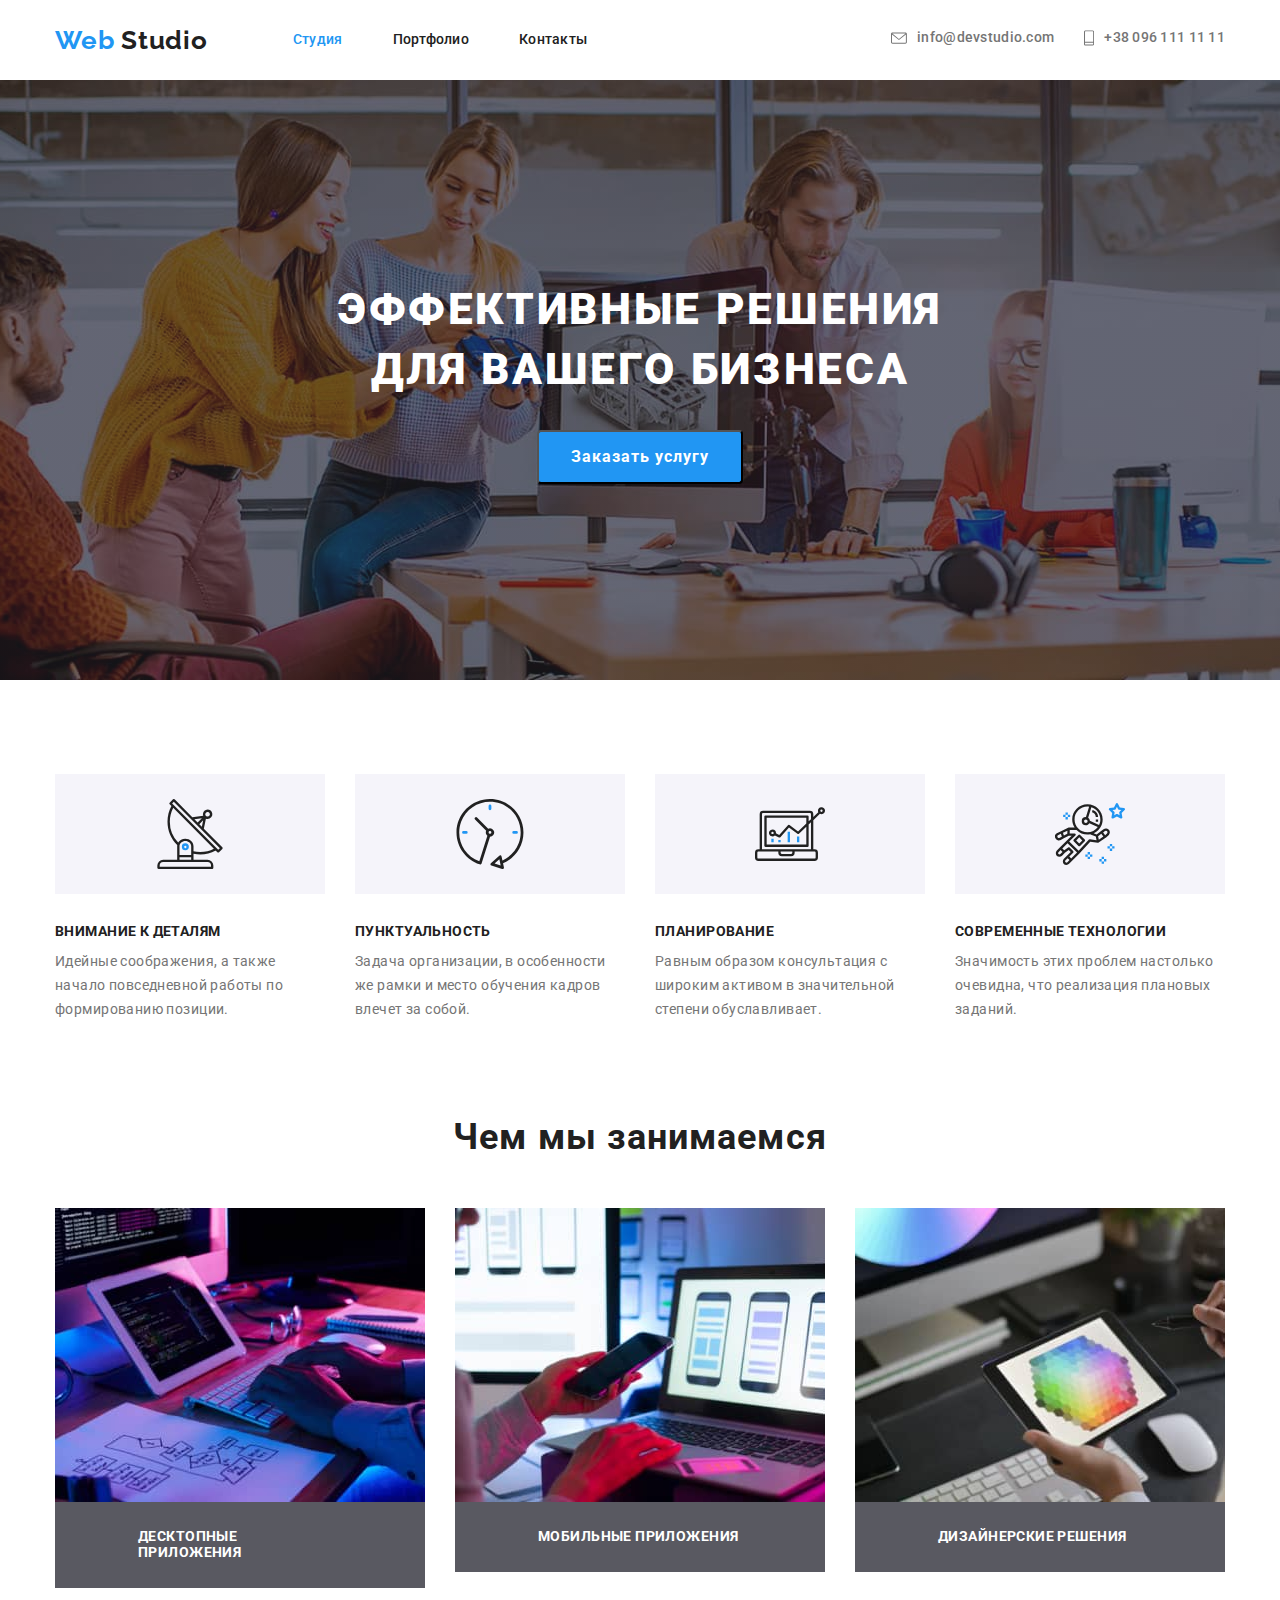
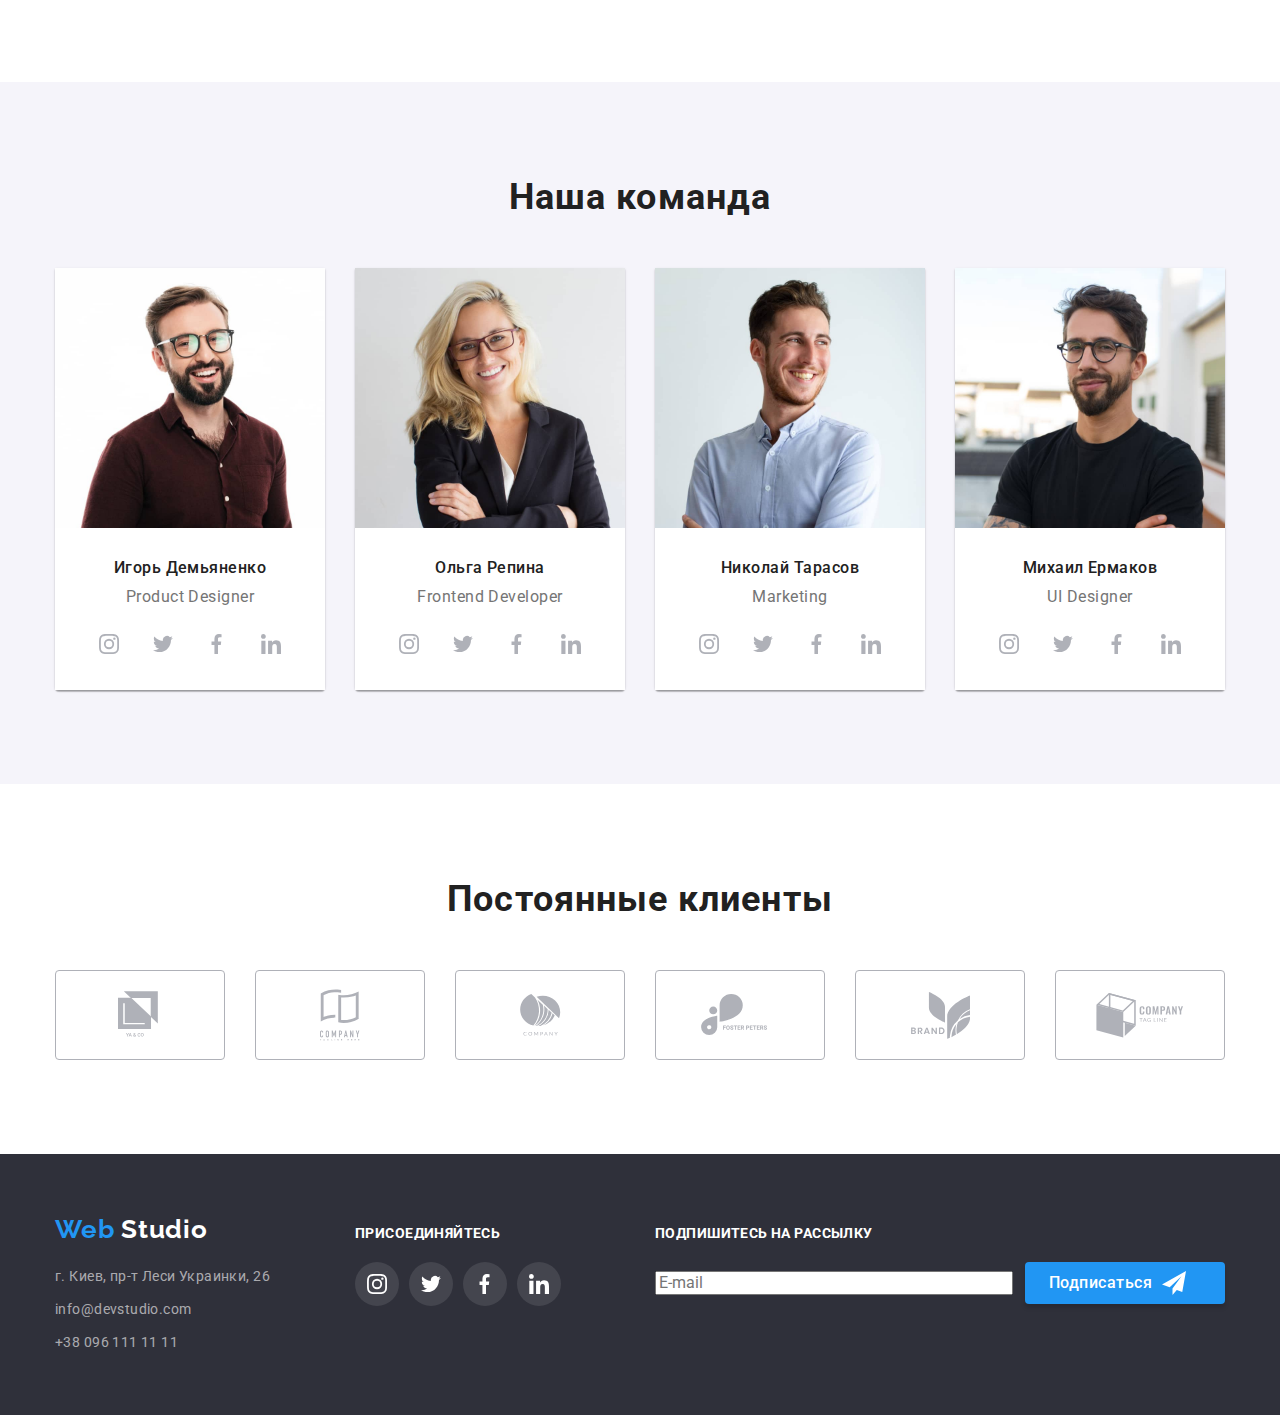
==== index.html @ 380a2657 "Загружает все файлы с 4й домашки" ====
<!DOCTYPE html>
<html lang="ru">
  <head>
    <meta charset="UTF-8" />
    <meta name="viewport" content="width=device-width, initial-scale=1.0" />
    <title>Web-Studio</title>
    <link
      href="https://fonts.googleapis.com/css2?family=Raleway:wght@700&family=Roboto:wght@400;500;700;900&display=swap"
      rel="stylesheet"
    />
    <link rel="stylesheet" href="./css/styles.css" />
    <link rel="stylesheet" href="./css/normalize.css" />
  </head>

  <body>
    <header>
      <div class="container head-cont">
        <a class="logotype link" href="./index.html"
          >Web <span class="logo">Studio</span></a
        >
        <nav>
          <ul class="site-nav list">
            <li class="item">
              <a href="./index.html" class="link current">Студия</a>
            </li>
            <li class="item">
              <a href="./portfolio.html" class="link">Портфолио</a>
            </li>
            <li class="item"><a href="#" class="link">Контакты</a></li>
          </ul>
        </nav>
        <ul class="contact-h list">
          <li class="item">
            <a class="link mail-h" href="mailto:info@devstudio.com"
              ><svg class="sprite-mail">
                <use href="./images/sprite.svg#icon-mailpic"></use></svg
              >info@devstudio.com</a
            >
          </li>
          <li class="item">
            <a class="link mail-h" href="tel:+380961111111"
              ><svg class="sprite-tel">
                <use href="./images/sprite.svg#icon-phonepic"></use></svg
              >+38 096 111 11 11</a
            >
          </li>
        </ul>
      </div>
    </header>

    <main>
      <section class="main-banner">
        <h1 class="hero-title">
          Эффективные решения<br />
          для вашего бизнеса
        </h1>
        <button class="btn-main">Заказать услугу</button>
      </section>
      <section class="section features">
        <div class="container">
          <h2 class="sect-title" hidden>Особенности</h2>
          <ul class="list features-cont">
            <li class="item">
              <svg class="img-feat">
                <use
                  class="pic-featers"
                  href="./images/sprite.svg#icon-antenna"
                ></use>
              </svg>
              <h3 class="sect-minititle">Внимание к деталям</h3>
              <p class="sect-par">
                Идейные соображения, а также начало повседневной работы по
                формированию позиции.
              </p>
            </li>
            <li class="item">
              <svg class="img-feat">
                <use
                  class="pic-featers"
                  href="./images/sprite.svg#icon-clock"
                ></use>
              </svg>
              <h3 class="sect-minititle">Пунктуальность</h3>
              <p class="sect-par">
                Задача организации, в особенности же рамки и место обучения
                кадров влечет за собой.
              </p>
            </li>
            <li class="item">
              <svg class="img-feat">
                <use
                  class="pic-featers"
                  href="./images/sprite.svg#icon-diagram"
                ></use>
              </svg>
              <h3 class="sect-minititle">Планирование</h3>
              <p class="sect-par">
                Равным образом консультация с широким активом в значительной
                степени обуславливает.
              </p>
            </li>
            <li class="item">
              <svg class="img-feat">
                <use
                  class="pic-featers"
                  href="./images/sprite.svg#icon-astronaut"
                ></use>
              </svg>
              <h3 class="sect-minititle">Современные технологии</h3>
              <p class="sect-par">
                Значимость этих проблем настолько очевидна, что реализация
                плановых заданий.
              </p>
            </li>
          </ul>
        </div>
      </section>
      <section class="section profile">
        <div class="container">
          <h2 class="sect-title">Чем мы занимаемся</h2>
          <ul class="list our-works">
            <li class="item">
              <img
                src="./images/desctopapp.jpg"
                alt="фото Десктопа"
                width="370"
              />
              <p class="title-par">Десктопные приложения</p>
            </li>
            <li class="item">
              <img
                src="./images/mobapp.jpg"
                alt="фото мобильного"
                width="370"
              />
              <p class="title-par">Мобильные приложения</p>
            </li>
            <li class="item">
              <img
                src="./images/dizdecision.jpg"
                alt="фото монитора"
                width="370"
              />
              <p class="title-par">Дизайнерские решения</p>
            </li>
          </ul>
        </div>
      </section>
      <section class="section our-team">
        <div class="container team-container">
          <h2 class="sect-title">Наша команда</h2>
          <ul class="list team-list">
            <li class="item">
              <img
                src="./images/igord.jpg"
                alt="фото Игоря Демьяненко"
                width="270"
                height="260"
              />
              <div class="team-decription">
                <h3 class="team-name">Игорь Демьяненко</h3>
                <p class="team-p">Product Designer</p>
                <ul class="list msngrs">
                  <li class="msn-pdng">
                    <a
                      class="icon-hover"
                      href="https://www.instagram.com/"
                      target="_blank"
                      rel="noopener noreferrer"
                      aria-label="ссылка Инстаграм"
                    >
                      <svg class="btn-icon">
                        <use
                          href="./images/sprite.svg#icon-instagramlogo"
                        ></use></svg
                    ></a>
                  </li>
                  <li class="msn-pdng">
                    <a
                      class="icon-hover"
                      href="https://twitter.com/"
                      target="_blank"
                      rel="noopener noreferrer"
                      aria-label="ссылка Твиттер"
                    >
                      <svg class="btn-icon">
                        <use
                          href="./images/sprite.svg#icon-twitterlogo"
                        ></use></svg
                    ></a>
                  </li>
                  <li class="msn-pdng">
                    <a
                      class="icon-hover"
                      href="https://facebook.com/"
                      target="_blank"
                      rel="noopener noreferrer"
                      aria-label="ссылка Фейсбук"
                      ><svg class="btn-icon">
                        <use href="./images/sprite.svg#icon-fblogo"></use>
                      </svg>
                    </a>
                  </li>
                  <li class="msn-pdng">
                    <a
                      class="icon-hover"
                      href="https://www.linkedin.com/"
                      target="_blank"
                      rel="noopener noreferrer"
                      aria-label="ссылка Линкедин"
                      ><svg class="btn-icon">
                        <use
                          href="./images/sprite.svg#icon-lninlogo"
                        ></use></svg
                    ></a>
                  </li>
                </ul>
              </div>
            </li>
            <li class="item">
              <img
                src="./images/olgar.jpg"
                alt="фото Ольги Репиной"
                width="270"
                height="260"
              />
              <div class="team-decription">
                <h3 class="team-name">Ольга Репина</h3>
                <p class="team-p">Frontend Developer</p>
                <ul class="list msngrs">
                  <li class="msn-pdng">
                    <a
                      class="icon-hover"
                      href="https://www.instagram.com/"
                      target="_blank"
                      rel="noopener noreferrer"
                      aria-label="ссылка Инстаграм"
                    >
                      <svg class="btn-icon">
                        <use
                          href="./images/sprite.svg#icon-instagramlogo"
                        ></use></svg
                    ></a>
                  </li>
                  <li class="msn-pdng">
                    <a
                      class="icon-hover"
                      href="https://twitter.com/"
                      target="_blank"
                      rel="noopener noreferrer"
                      aria-label="ссылка Твиттер"
                    >
                      <svg class="btn-icon">
                        <use
                          href="./images/sprite.svg#icon-twitterlogo"
                        ></use></svg
                    ></a>
                  </li>
                  <li class="msn-pdng">
                    <a
                      class="icon-hover"
                      href="https://facebook.com/"
                      target="_blank"
                      rel="noopener noreferrer"
                      aria-label="ссылка Фейсбук"
                      ><svg class="btn-icon">
                        <use href="./images/sprite.svg#icon-fblogo"></use>
                      </svg>
                    </a>
                  </li>
                  <li class="msn-pdng">
                    <a
                      class="icon-hover"
                      href="https://www.linkedin.com/"
                      target="_blank"
                      rel="noopener noreferrer"
                      aria-label="ссылка Линкедин"
                      ><svg class="btn-icon">
                        <use
                          href="./images/sprite.svg#icon-lninlogo"
                        ></use></svg
                    ></a>
                  </li>
                </ul>
              </div>
            </li>
            <li class="item">
              <img
                src="./images/nikolait.jpg"
                alt="фото Николая Тарасова"
                width="270"
                height="260"
              />
              <div class="team-decription">
                <h3 class="team-name">Николай Тарасов</h3>
                <p class="team-p">Marketing</p>
                <ul class="list msngrs">
                  <li class="msn-pdng">
                    <a
                      class="icon-hover"
                      href="https://www.instagram.com/"
                      target="_blank"
                      rel="noopener noreferrer"
                      aria-label="ссылка Инстаграм"
                    >
                      <svg class="btn-icon">
                        <use
                          href="./images/sprite.svg#icon-instagramlogo"
                        ></use></svg
                    ></a>
                  </li>
                  <li class="msn-pdng">
                    <a
                      class="icon-hover"
                      href="https://twitter.com/"
                      target="_blank"
                      rel="noopener noreferrer"
                      aria-label="ссылка Твиттер"
                    >
                      <svg class="btn-icon">
                        <use
                          href="./images/sprite.svg#icon-twitterlogo"
                        ></use></svg
                    ></a>
                  </li>
                  <li class="msn-pdng">
                    <a
                      class="icon-hover"
                      href="https://facebook.com/"
                      target="_blank"
                      rel="noopener noreferrer"
                      aria-label="ссылка Фейсбук"
                      ><svg class="btn-icon">
                        <use href="./images/sprite.svg#icon-fblogo"></use>
                      </svg>
                    </a>
                  </li>
                  <li class="msn-pdng">
                    <a
                      class="icon-hover"
                      href="https://www.linkedin.com/"
                      target="_blank"
                      rel="noopener noreferrer"
                      aria-label="ссылка Линкедин"
                      ><svg class="btn-icon">
                        <use
                          href="./images/sprite.svg#icon-lninlogo"
                        ></use></svg
                    ></a>
                  </li>
                </ul>
              </div>
            </li>
            <li class="item">
              <img
                src="./images/mikhailt.jpg"
                alt="фото Михаила Ермакова"
                width="270"
                height="260"
              />
              <div class="team-decription">
                <h3 class="team-name">Михаил Ермаков</h3>
                <p class="team-p">UI Designer</p>
                <ul class="list msngrs">
                  <li class="msn-pdng">
                    <a
                      class="icon-hover"
                      href="https://www.instagram.com/"
                      target="_blank"
                      rel="noopener noreferrer"
                      aria-label="ссылка Инстаграм"
                    >
                      <svg class="btn-icon">
                        <use
                          href="./images/sprite.svg#icon-instagramlogo"
                        ></use></svg
                    ></a>
                  </li>
                  <li class="msn-pdng">
                    <a
                      class="icon-hover"
                      href="https://twitter.com/"
                      target="_blank"
                      rel="noopener noreferrer"
                      aria-label="ссылка Твиттер"
                    >
                      <svg class="btn-icon">
                        <use
                          href="./images/sprite.svg#icon-twitterlogo"
                        ></use></svg
                    ></a>
                  </li>
                  <li class="msn-pdng">
                    <a
                      class="icon-hover"
                      href="https://facebook.com/"
                      target="_blank"
                      rel="noopener noreferrer"
                      aria-label="ссылка Фейсбук"
                      ><svg class="btn-icon">
                        <use href="./images/sprite.svg#icon-fblogo"></use>
                      </svg>
                    </a>
                  </li>
                  <li class="msn-pdng">
                    <a
                      class="icon-hover"
                      href="https://www.linkedin.com/"
                      target="_blank"
                      rel="noopener noreferrer"
                      aria-label="ссылка Линкедин"
                      ><svg class="btn-icon">
                        <use
                          href="./images/sprite.svg#icon-lninlogo"
                        ></use></svg
                    ></a>
                  </li>
                </ul>
              </div>
            </li>
          </ul>
        </div>
      </section>
      <section class="section castomers">
        <div class="container clients">
          <h2 class="sect-title">Постоянные клиенты</h2>
          <ul class="list clients-list">
            <li class="items">
              <a class="client-link" href=""
                ><svg class="client-items" width="44" height="49">
                  <use href="./images/sprite.svg#icon-client1"></use></svg
              ></a>
            </li>
            <li class="items">
              <a class="client-link" href=""
                ><svg class="client-items" width="40" height="52">
                  <use href="./images/sprite.svg#icon-client2"></use></svg
              ></a>
            </li>
            <li class="items">
              <a class="client-link" href=""
                ><svg class="client-items" width="41" height="42">
                  <use href="./images/sprite.svg#icon-client3"></use></svg
              ></a>
            </li>
            <li class="items">
              <a class="client-link" href=""
                ><svg class="client-items" width="79" height="42">
                  <use href="./images/sprite.svg#icon-client4"></use></svg
              ></a>
            </li>
            <li class="items">
              <a class="client-link" href=""
                ><svg class="client-items" width="59" height="47">
                  <use href="./images/sprite.svg#icon-client5"></use></svg
              ></a>
            </li>
            <li class="items">
              <a class="client-link" href=""
                ><svg class="client-items" width="88" height="45">
                  <use href="./images/sprite.svg#icon-client6"></use></svg
              ></a>
            </li>
          </ul>
        </div>
      </section>
    </main>

    <footer>
      <div class="container foot-cont">
        <div class="logo-contacts">
          <a class="logotype link" href="./index.html"
            >Web <span class="logo-f">Studio</span></a
          >
          <p hidden>Контакты</p>
          <address class="p-footer">
            <ul class="list">
              <li class="adress">
                <p class="contact-f">г. Киев, пр-т Леси Украинки, 26</p>
              </li>
              <li class="mail">
                <a class="contact-f" href="mailto:info@devstudio.com"
                  >info@devstudio.com</a
                >
              </li>
              <li>
                <a class="contact-f" href="tel:+380961111111"
                  >+38 096 111 11 11</a
                >
              </li>
            </ul>
          </address>
        </div>
        <div class="followus">
          <p class="foot-p">Присоединяйтесь</p>
          <ul class="list msngrs-f">
            <li class="msn-pdng">
              <a
                class="footer-link"
                href="https://www.instagram.com/"
                target="_blank"
                rel="noopener noreferrer"
                aria-label="ссылка Инстаграм"
                ><svg class="foot-icon">
                  <use href="./images/sprite.svg#icon-instagramlogo"></use></svg
              ></a>
            </li>
            <li class="msn-pdng">
              <a
                class="footer-link"
                href="https://twitter.com/"
                target="_blank"
                rel="noopener noreferrer"
                aria-label="ссылка Твиттер"
              >
                <svg class="foot-icon">
                  <use href="./images/sprite.svg#icon-twitterlogo"></use>
                </svg>
              </a>
            </li>
            <li class="msn-pdng">
              <a
                class="footer-link"
                href="https://facebook.com/"
                target="_blank"
                rel="noopener noreferrer"
                aria-label="ссылка Фейсбук"
              >
                <svg class="foot-icon">
                  <use href="./images/sprite.svg#icon-fblogo"></use></svg
              ></a>
            </li>
            <li class="msn-pdng">
              <a
                class="footer-link"
                href="https://www.linkedin.com/"
                target="_blank"
                rel="noopener noreferrer"
                aria-label="ссылка Линкедин"
              >
                <svg class="foot-icon">
                  <use href="./images/sprite.svg#icon-lninlogo"></use></svg
              ></a>
            </li>
          </ul>
        </div>
        <div class="mailbtn">
          <p class="foot-p">Подпишитесь на рассылку</p>
          <input class="input-f" type="text" placeholder="E-mail" /><button
            type="button"
            class="btn-portf"
          >
            Подписаться
          </button>
        </div>
      </div>
    </footer>
  </body>
</html>
---- css/styles.css ----
html {
  box-sizing: border-box;
}

*,
*::before,
*::after {
  box-sizing: inherit;
}

:root {
  --primary-text-color: #212121;
  --secondary-text-color: #757575;
  --white-color: #ffffff;
  --accent-color: #2196f3;
}
body {
  font-family: "Roboto", sans-serif;
  background-color: var(--white-color);
  color: var(--primary-text-color);
}

button {
  display: inline-block;
  font-family: inherit;
  border-radius: 4px;
  padding: 10px 29px;
  min-width: 200px;
  text-align: center;
}

.main-banner {
  height: 600px;
  max-width: 1600px;
  margin-left: auto;
  margin-right: auto;
  background-image: linear-gradient(
      to right,
      rgba(47, 48, 58, 0.4),
      rgba(47, 48, 58, 0.4)
    ),
    url(../images/banner.jpg);
  background-repeat: no-repeat;
  background-position: center;
  background-size: cover;
  padding: 200px 0;
  text-align: center;
}

.btn-main {
  padding: 10px 32px;
  font-weight: 700;
  font-size: 16px;
  line-height: 1.87;
  letter-spacing: 0.06em;
  color: var(--white-color);
  background-color: var(--accent-color);
}

.btn-portf {
  display: inline-flex;
  padding: 6px 22px;
  font-weight: 500;
  font-size: 16px;
  line-height: 1.62;
  text-align: center;
  align-items: center;
  letter-spacing: 0.03em;
  color: var(--white-color);
  background-color: var(--accent-color);
  border-radius: 4px;
  border-color: transparent;
  width: 200px;
  box-shadow: 0px 4px 4px rgba(0, 0, 0, 0.15);
}

.btn-filter {
  display: inline-flex;
  padding: 6px 22px;
  font-weight: 500;
  font-size: 16px;
  line-height: 1.62;
  text-align: center;
  align-items: center;
  letter-spacing: 0.03em;
  color: var(--primary-text-color);
  background-color: #f5f4fa;
  border-radius: 4px;
  border-color: transparent;
  min-width: 73px;
  margin-left: 8px;
}

.btn-filter:hover,
.btn-filter:focus {
  color: var(--white-color);
  background-color: var(--accent-color);
  box-shadow: 0px 4px 4px rgba(0, 0, 0, 0.15);
}

.icon-hover {
  display: inline-flex;
  align-items: center;
  justify-content: center;
  width: 44px;
  height: 44px;
  border-radius: 50%;
  background-color: var(--white-color);
  color: #afb1b8;
}

.btn-icon {
  display: block;
  width: 20px;
  height: 20px;
  fill: currentColor;
}

.btn-icon:hover {
  fill: var(--white-color);
}

.icon-hover:hover,
.icon-hover:focus {
  background-color: var(--accent-color);
  color: var(--white-color);
}

.container {
  margin-left: auto;
  margin-right: auto;
  width: 1200px;
  padding-left: 15px;
  padding-right: 15px;
}
.list {
  list-style: none;
  padding: 0;
  margin: 0;
}
.head-cont {
  display: flex;
  align-items: center;
  padding-top: 0;
  padding-bottom: 0;
}

.site-nav {
  align-items: center;
}

.link {
  display: block;
  align-items: center;
  justify-content: center;
  text-decoration: none;
}
.sprite-tel,
.sprite-mail {
  margin-right: 10px;
  fill: currentColor;
}
.logotype {
  font-family: "Raleway", sans-serif;
  font-weight: 700;
  font-size: 26px;
  line-height: 1.19;
  letter-spacing: 0.03em;
  color: var(--accent-color);
  margin-right: 85px;
}
.logo {
  color: var(--primary-text-color);
}
.logo-f {
  color: var(--white-color);
}

.hero-title {
  margin: 0 0 30px;
  font-weight: 900;
  font-size: 44px;
  line-height: 1.36;
  letter-spacing: 0.06em;
  text-transform: uppercase;
  color: var(--white-color);
}

.features {
  padding: 94px 0;
}
.features-cont,
.our-works,
.site-nav,
.team-list {
  display: flex;
}

.features-cont .item:not(:last-child) {
  margin-right: 30px;
}

.pic-featers {
  width: 70px;
  height: 70px;
}

.img-feat {
  width: 270px;
  height: 120px;
  display: block;
  padding: 25px 100px;
  background-color: #f5f4fa;
  margin-bottom: 30px;
}

.profile {
  padding-bottom: 94px;
}

.profile img {
  display: block;
}

.our-works .item:not(:last-child) {
  margin-right: 30px;
}

.filter-list {
  display: flex;
  margin-bottom: 50px;
  justify-content: center;
}

.site-nav .item:not(:last-child) {
  margin-right: 50px;
}

.site-nav .link {
  display: block;
  font-weight: 500;
  font-size: 14px;
  line-height: 1.14;
  letter-spacing: 0.02em;
  color: var(--primary-text-color);
  text-decoration: none;
  padding: 32px 0;
}
.site-nav .link:hover,
.site-nav .link:focus {
  color: var(--primary-text-color);
}

.site-nav .link.current {
  color: var(--accent-color);
}
.contact-h {
  display: flex;
  align-items: center;
  margin-left: auto;
}

.contact-h .item + .item {
  margin-left: 30px;
}

.contact-h .mail-h {
  display: inline-flex;
  align-items: center;
  font-weight: 500;
  font-size: 14px;
  line-height: 1.14;
  letter-spacing: 0.02em;
  color: var(--secondary-text-color);
  text-decoration: none;
}
.site-nav .link:hover,
.site-nav .link:focus,
.contact-h .link:hover,
.contact-h .link:focus {
  color: var(--accent-color);
}

.sprite-mail {
  width: 16px;
  height: 15px;
  fill: currentColor;
  margin-right: 10px;
}

.sprite-tel {
  width: 10px;
  height: 16px;
  fill: currentColor;
  margin-right: 10px;
}

.our-team {
  background-color: #f5f4fa;
  padding: 94px 0;
}

.sect-title {
  margin: 0;
  padding: 0;
  margin-bottom: 50px;
  font-weight: 700;
  font-size: 36px;
  line-height: 1.17;
  text-align: center;
  letter-spacing: 0.03em;
}
.sect-minititle {
  font-weight: 700;
  font-size: 14px;
  line-height: 1.14;
  letter-spacing: 0.03em;
  text-transform: uppercase;
  margin: 0 0 10px;
}
.team-decription {
  text-align: center;
  background-color: var(--white-color);
  padding-top: 30px;
  padding-bottom: 24px;
}
.our-team img {
  display: block;
}
.team-name {
  margin: 0 0 10px;
  font-weight: 500;
  font-size: 16px;
  line-height: 1.19;
  letter-spacing: 0.03em;
}
.sect-par {
  font-size: 14px;
  line-height: 1.71;
  letter-spacing: 0.03em;
  color: var(--secondary-text-color);
  padding: 0;
  margin: 0;
}
.team-p {
  font-size: 16px;
  line-height: 1.19;
  letter-spacing: 0.03em;
  color: var(--secondary-text-color);
  margin: 0 0 16px;
}

.team-list .item:not(:last-child) {
  margin-right: 30px;
}

.team-list .item {
  width: calc((100% - 90px) / 4);
  background-color: var(--white-color);
  box-shadow: 0px 2px 1px rgba(0, 0, 0, 0.2), 0px 1px 1px rgba(0, 0, 0, 0.14),
    0px 1px 3px rgba(0, 0, 0, 0.12);
  border-radius: 0px 0px 4px 4px;
}

.msngrs {
  display: flex;
  justify-content: center;
}

.msngrs .msn-pdng:not(:last-child) {
  margin-right: 10px;
}

.castomers {
  padding: 94px 0;
}

.clients-list {
  display: flex;
  flex-wrap: wrap;
  justify-content: space-between;
}

.clients-list .items:not(:last-child) {
  margin-right: 30px;
}
.client-link {
  display: flex;
  align-items: center;
  justify-content: center;
  width: 170px;
  height: 90px;
  border-radius: 4px;
  border: 1px solid #afb1b8;
  color: #afb1b8;
}
.client-items {
  fill: currentColor;
}

.client-link:hover,
.client-link:focus {
  color: var(--accent-color);
  border-color: var(--accent-color);
  fill: var(--accent-color);
}

.title-portf {
  font-weight: 700;
  font-size: 18px;
  line-height: 2;
  letter-spacing: 0.06em;
  color: var(--primary-text-color);
}

.sect-portfolio {
  padding-top: 94px;
  padding-bottom: 94px;
}

.portfolio-list {
  display: flex;
  flex-wrap: wrap;
}

.portfolio-list .item {
  width: calc((100% - 60px) / 3);
  border: 1px solid rgb(238, 238, 238);
}
.portfolio-list img {
  width: 100%;
}
.portfolio-list .item:not(:nth-child(3n)) {
  margin-right: 30px;
}

.portfolio-list .item:not(:nth-last-child(-n + 3)) {
  margin-bottom: 30px;
}

.portfolio-list img {
  display: block;
}

.hover-p {
  background: rgba(33, 150, 243, 0.9);
  font-size: 18px;
  line-height: 1.56;
  letter-spacing: 0.03em;
  color: var(--white-color);
}
.title-par {
  background: rgba(47, 48, 58, 0.8);
  font-weight: 700;
  font-size: 14px;
  line-height: 1.14;
  letter-spacing: 0.03em;
  text-transform: uppercase;
  color: var(--white-color);
  padding: 27px 82px 27px 83px;
  margin-top: 0;
  margin-bottom: 0;
}

.title-portf {
  margin: 0 0 4px;
}

.pic-description {
  padding: 20px 24px;
}

footer {
  background: #2f303a;
  color: var(--white-color);
}

.foot-cont {
  display: flex;
  align-items: baseline;
  padding-top: 60px;
  padding-bottom: 60px;
}

.portf-p {
  font-size: 16px;
  line-height: 1.87;
  letter-spacing: 0.03em;
  color: var(--secondary-text-color);
  margin: 0;
}
.p-footer {
  font-style: normal;
  font-size: 14px;
  line-height: 1.71;
  letter-spacing: 0.03em;
}
.contact-f {
  text-decoration: none;
  color: rgba(255, 255, 255, 0.6);
  margin: 0;
}
.list .mail {
  margin-bottom: 9px;
}
.list .adress {
  margin-top: 20px;
  margin-bottom: 9px;
}
.logo-contacts {
  width: 270px;
  margin-right: 30px;
}
.followus {
  width: 270px;
  margin-right: 15px;
}
.mailbtn {
  width: 570px;
  margin-left: 15px;
}

.btn-portf::after {
  width: 24px;
  height: 24px;
  margin-left: 10px;
  content: "";
  background-image: url(../images/iconsend.svg);
  background-size: contain;
}

.msngrs-f {
  display: flex;
}
.input-f {
  width: 358px;
  margin-right: 12px;
}
.foot-p {
  text-transform: uppercase;
  margin-top: 0;
  margin-bottom: 20px;
  font-weight: bold;
  font-size: 14px;
  line-height: 1.14;
  letter-spacing: 0.03em;
  color: var(--white-color);
}

.msn-pdng:not(:last-child) {
  margin-right: 10px;
}

.foot-icon {
  display: block;
  fill: var(--white-color);
  width: 20px;
  height: 20px;
}

.footer-link:hover,
.footer-link:focus {
  background-color: var(--accent-color);
}

.footer-link {
  display: flex;
  align-items: center;
  justify-content: center;
  width: 44px;
  height: 44px;
  border-radius: 50%;
  color: var(--white-color);
  background-color: rgba(255, 255, 255, 0.1);
}
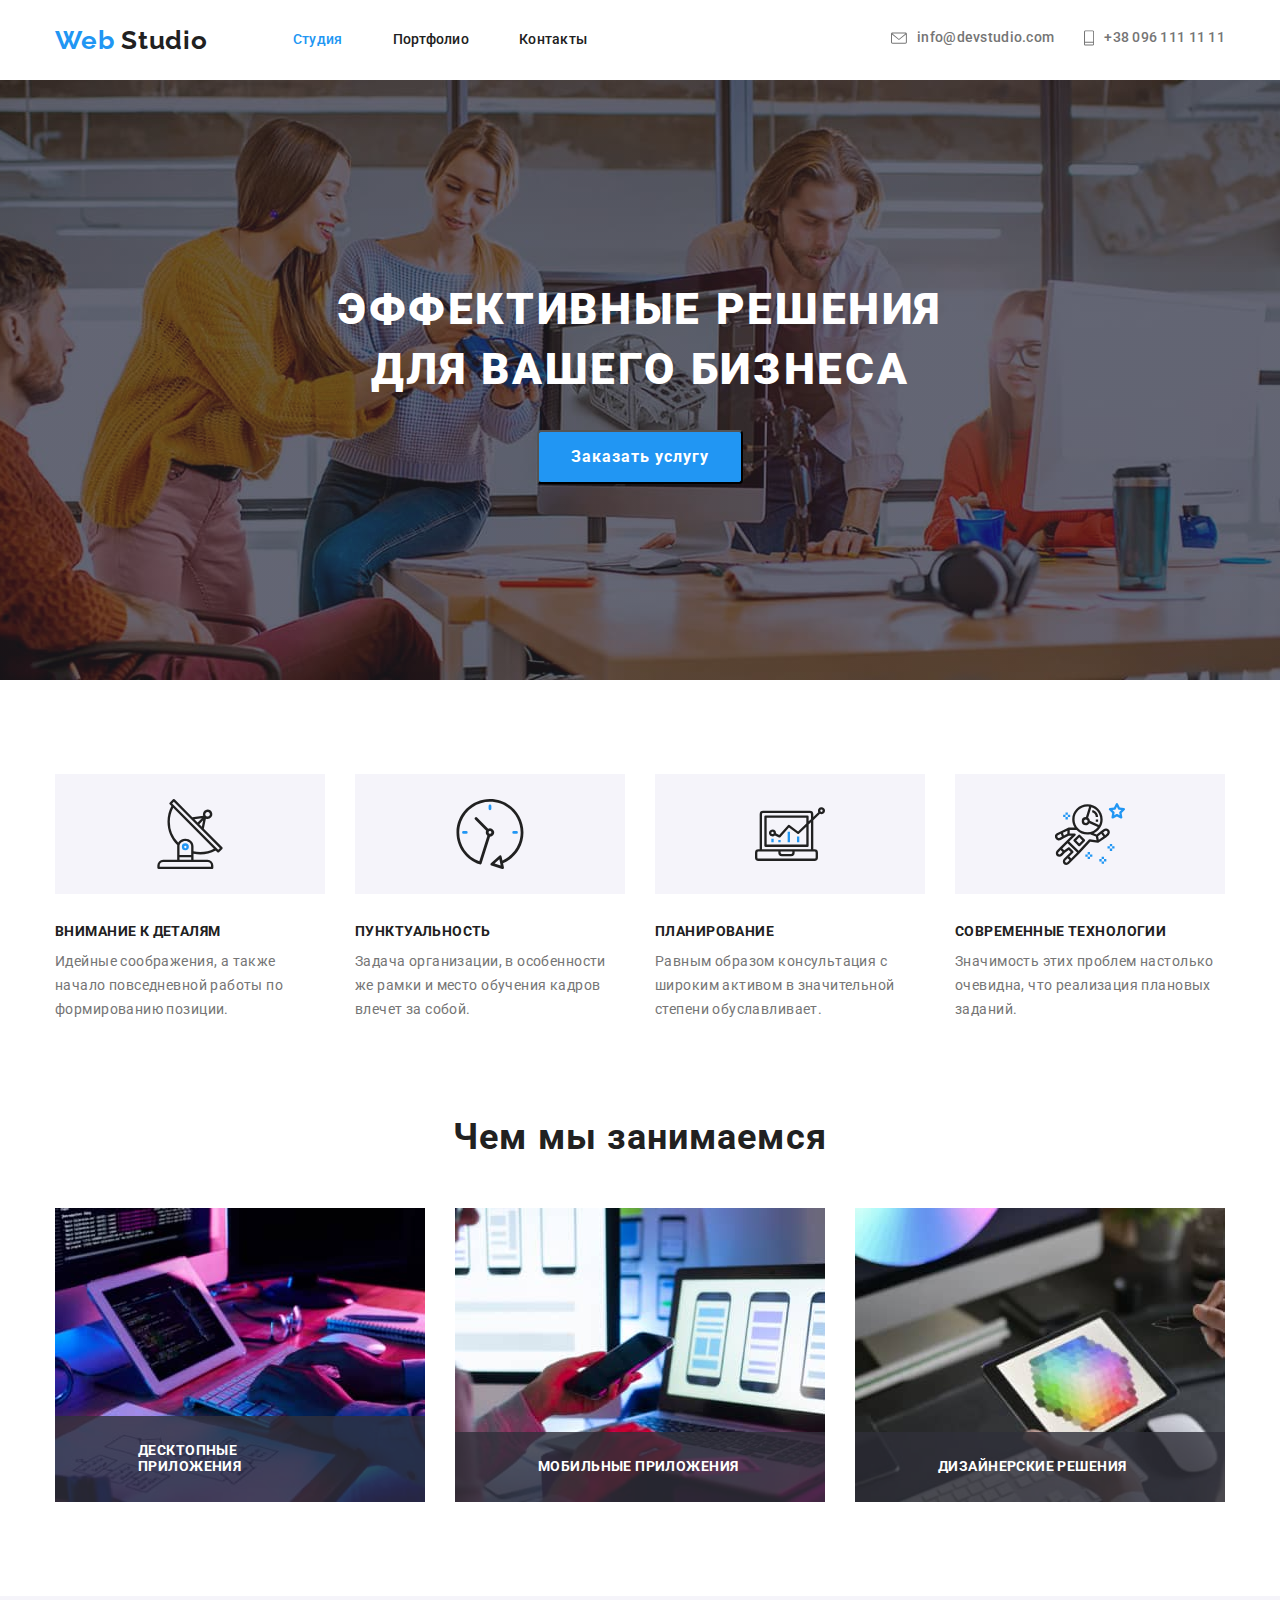
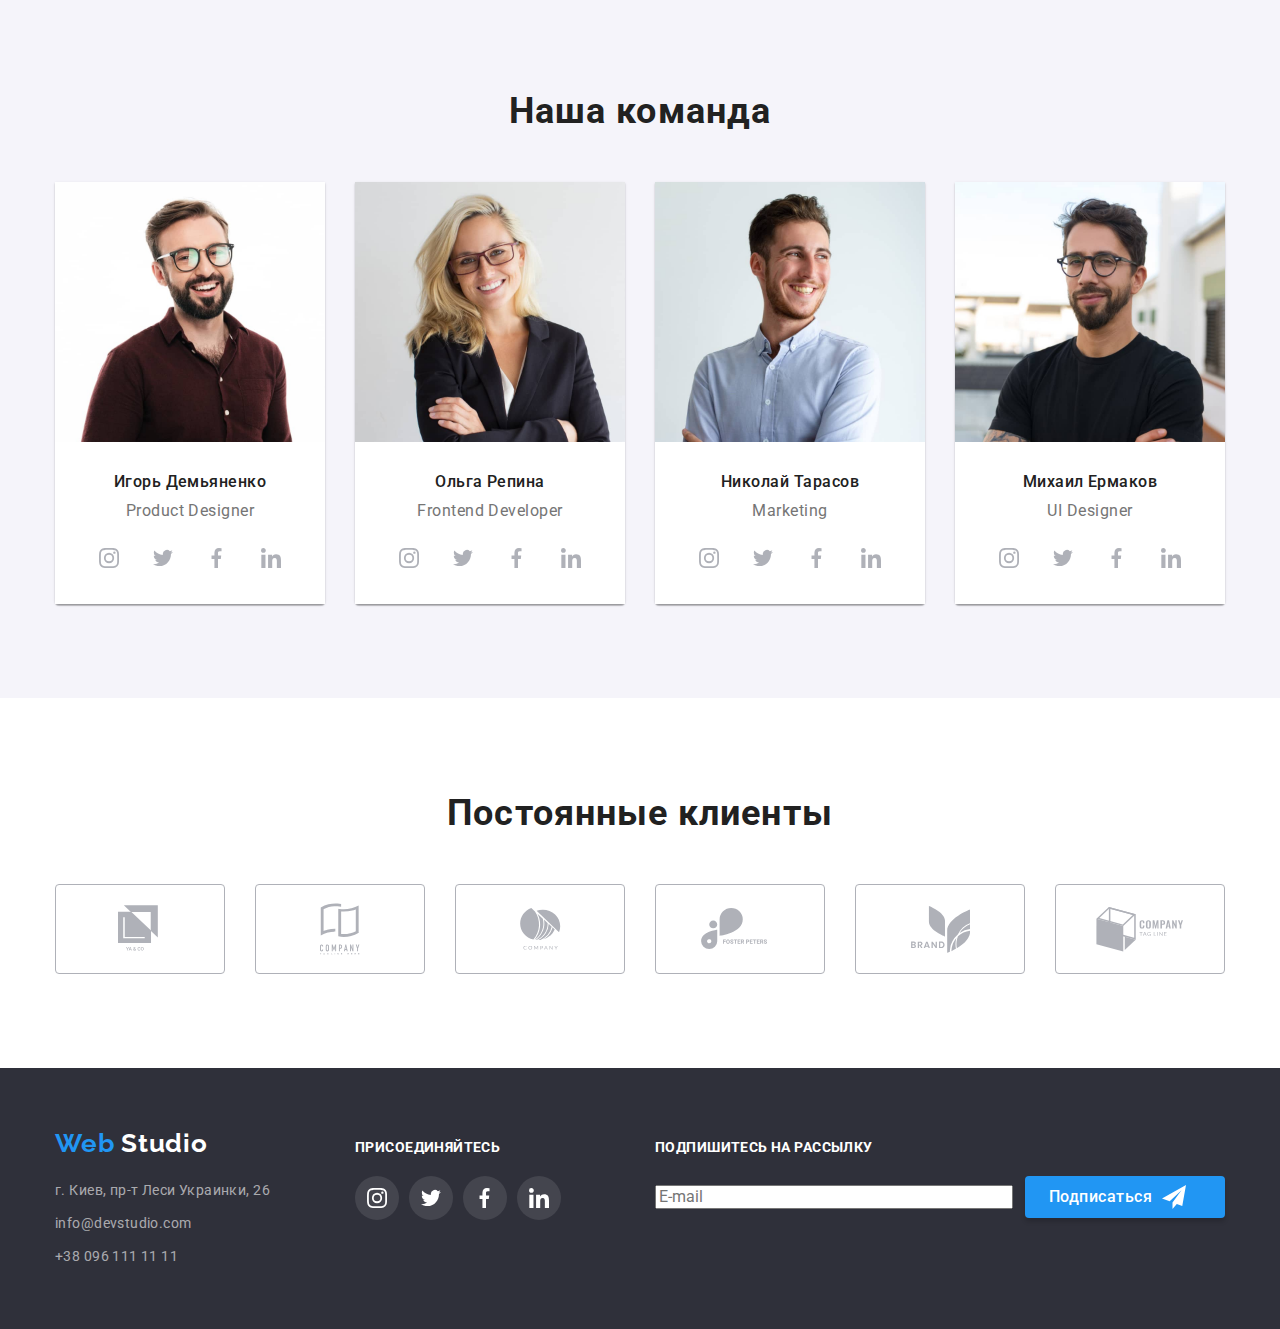
==== commit 59a673d5: "В секции Чем мы занимаемся текст спозиционирован поверх изображения." ====
--- a/index.html
+++ b/index.html
@@ -120,28 +120,34 @@
           <h2 class="sect-title">Чем мы занимаемся</h2>
           <ul class="list our-works">
             <li class="item">
-              <img
-                src="./images/desctopapp.jpg"
-                alt="фото Десктопа"
-                width="370"
-              />
-              <p class="title-par">Десктопные приложения</p>
-            </li>
-            <li class="item">
-              <img
-                src="./images/mobapp.jpg"
-                alt="фото мобильного"
-                width="370"
-              />
-              <p class="title-par">Мобильные приложения</p>
-            </li>
-            <li class="item">
-              <img
-                src="./images/dizdecision.jpg"
-                alt="фото монитора"
-                width="370"
-              />
-              <p class="title-par">Дизайнерские решения</p>
+              <div class="thumb">
+                <img
+                  src="./images/desctopapp.jpg"
+                  alt="фото Десктопа"
+                  width="370"
+                />
+                <p class="title-par">Десктопные приложения</p>
+              </div>
+            </li>
+            <li class="item">
+              <div class="thumb">
+                <img
+                  src="./images/mobapp.jpg"
+                  alt="фото мобильного"
+                  width="370"
+                />
+                <p class="title-par">Мобильные приложения</p>
+              </div>
+            </li>
+            <li class="item">
+              <div class="thumb">
+                <img
+                  src="./images/dizdecision.jpg"
+                  alt="фото монитора"
+                  width="370"
+                />
+                <p class="title-par">Дизайнерские решения</p>
+              </div>
             </li>
           </ul>
         </div>
--- a/css/styles.css
+++ b/css/styles.css
@@ -449,7 +449,16 @@
   letter-spacing: 0.03em;
   color: var(--white-color);
 }
+
+.thumb {
+  position: relative;
+}
+
 .title-par {
+  position: absolute;
+  bottom: 0;
+  left: 0;
+  right: 0;
   background: rgba(47, 48, 58, 0.8);
   font-weight: 700;
   font-size: 14px;
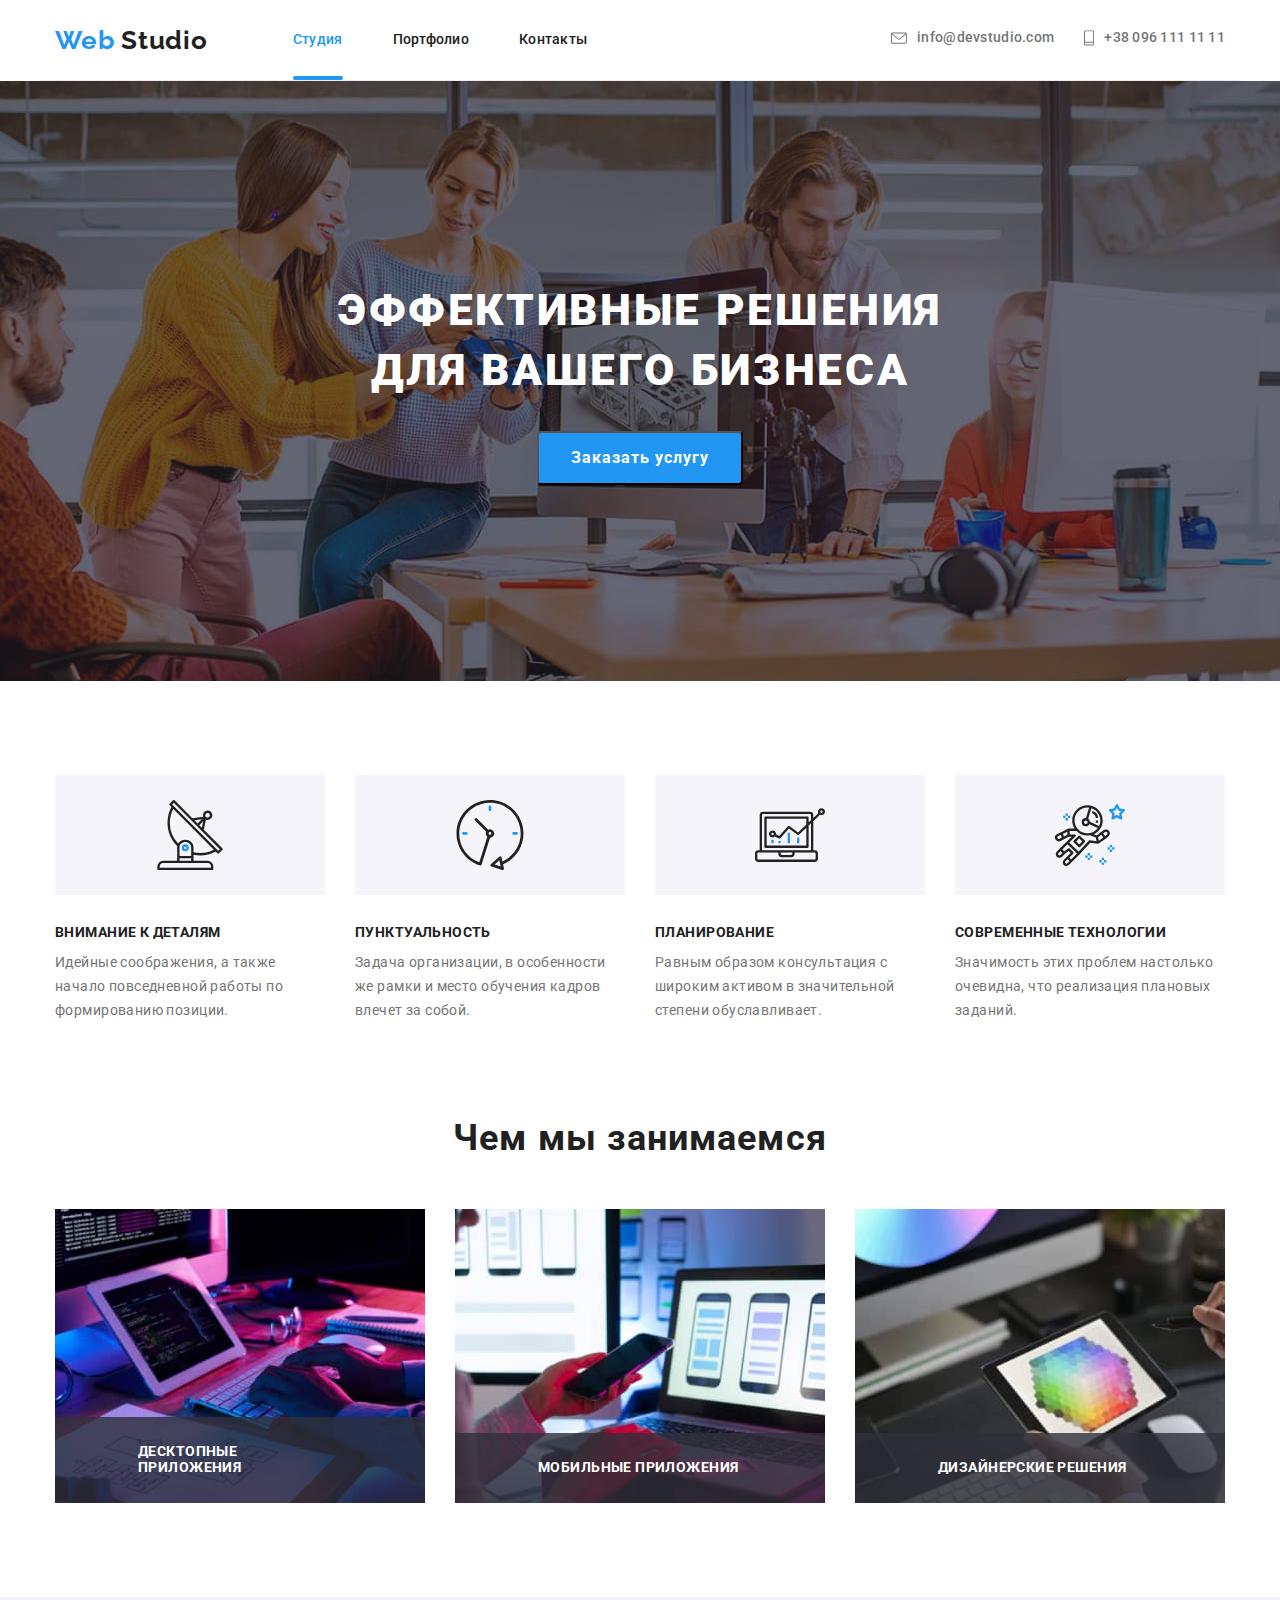
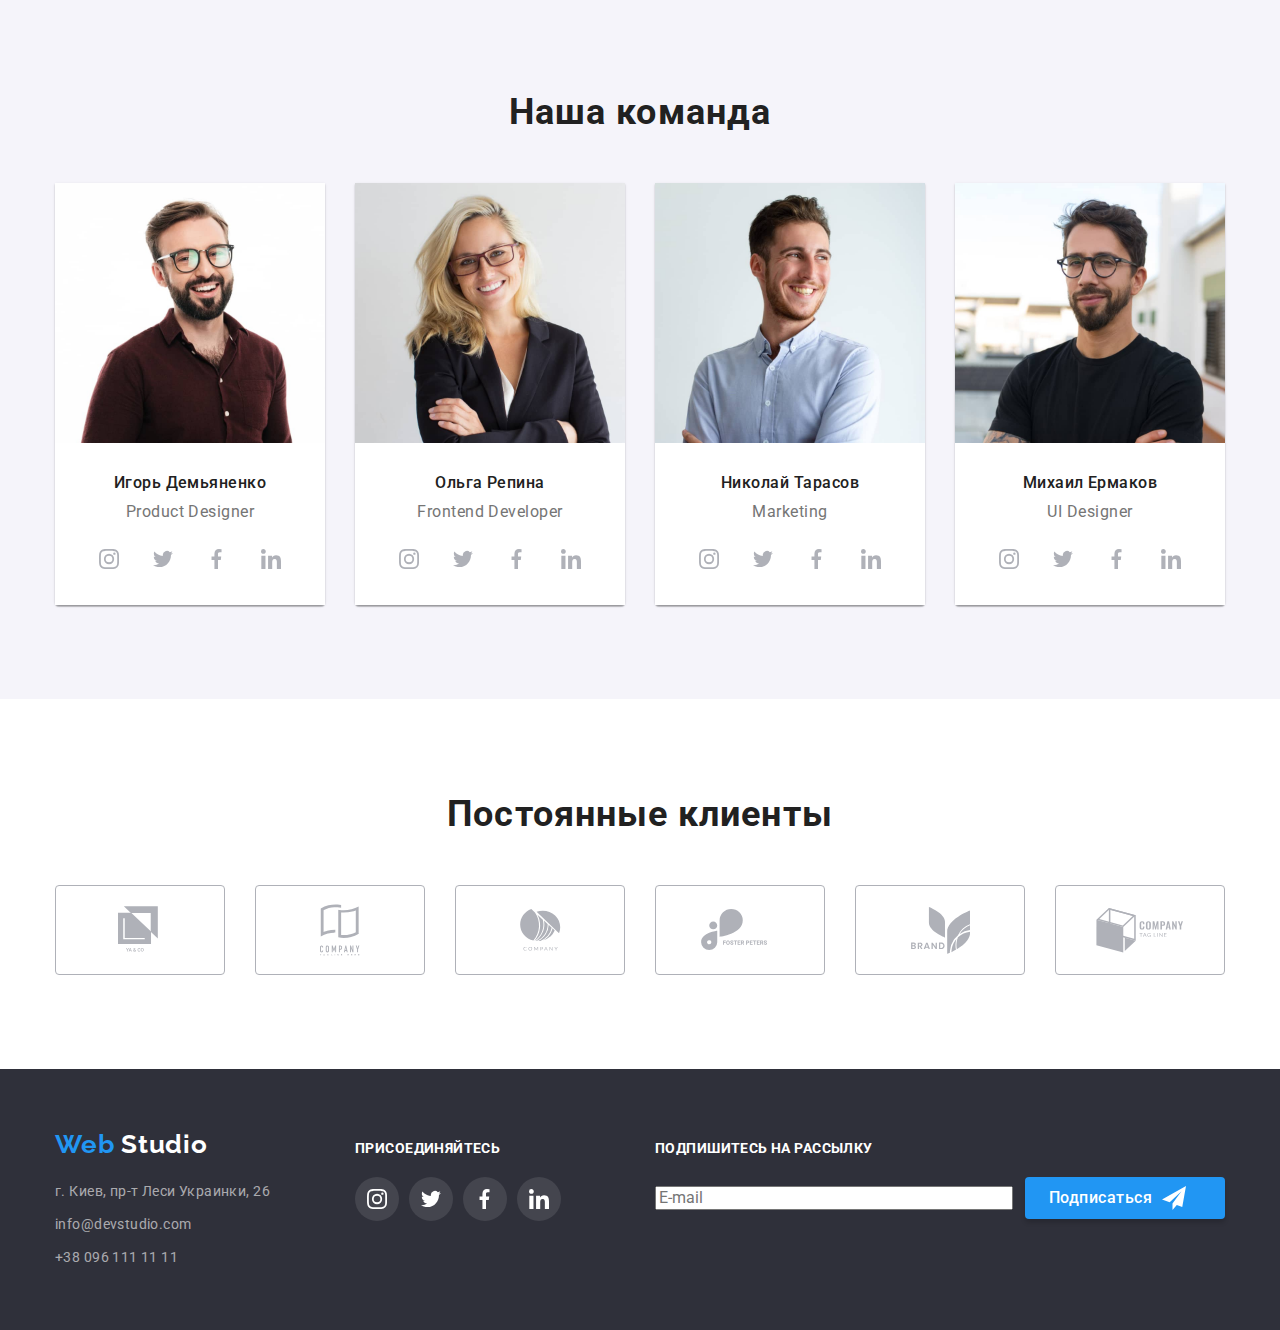
==== commit 35ad1ddb: "Добавляет модальное окно" ====
--- a/index.html
+++ b/index.html
@@ -54,7 +54,7 @@
           Эффективные решения<br />
           для вашего бизнеса
         </h1>
-        <button class="btn-main">Заказать услугу</button>
+        <button class="btn-main" data-modal-open>Заказать услугу</button>
       </section>
       <section class="section features">
         <div class="container">
@@ -470,6 +470,18 @@
           </ul>
         </div>
       </section>
+
+      <div class="backdrop is-hidden" data-modal>
+        <div class="modal">
+          <a class="clsbtn" href="./index.html" data-modal-close
+            ><img
+              src="./images/closebtn.svg"
+              alt="close"
+              width="11"
+              height="11"
+          /></a>
+        </div>
+      </div>
     </main>
 
     <footer>
@@ -561,5 +573,6 @@
         </div>
       </div>
     </footer>
+    <script src="./js/modal.js"></script>
   </body>
 </html>
--- a/css/styles.css
+++ b/css/styles.css
@@ -89,6 +89,7 @@
   border-color: transparent;
   min-width: 73px;
   margin-left: 8px;
+  transition: background-color 250ms cubic-bezier(0.4, 0, 0.2, 1);
 }
 
 .btn-filter:hover,
@@ -107,6 +108,8 @@
   border-radius: 50%;
   background-color: var(--white-color);
   color: #afb1b8;
+  transition: background-color 250ms cubic-bezier(0.4, 0, 0.2, 1),
+    color 250ms cubic-bezier(0.4, 0, 0.2, 1);
 }
 
 .btn-icon {
@@ -143,6 +146,7 @@
   align-items: center;
   padding-top: 0;
   padding-bottom: 0;
+  border-bottom: 1px solid #ececec;
 }
 
 .site-nav {
@@ -232,6 +236,8 @@
   justify-content: center;
 }
 
+/*Header*/
+
 .site-nav .item:not(:last-child) {
   margin-right: 50px;
 }
@@ -244,7 +250,10 @@
   letter-spacing: 0.02em;
   color: var(--primary-text-color);
   text-decoration: none;
-  padding: 32px 0;
+  padding-bottom: 32px;
+  padding-top: 32px;
+  cursor: pointer;
+  transition: color 250ms cubic-bezier(0.4, 0, 0.2, 1);
 }
 .site-nav .link:hover,
 .site-nav .link:focus {
@@ -254,6 +263,20 @@
 .site-nav .link.current {
   color: var(--accent-color);
 }
+.site-nav .item {
+  position: relative;
+}
+.site-nav .current::after {
+  position: absolute;
+  content: "";
+  display: block;
+  width: 100%;
+  height: 4px;
+  background: var(--accent-color);
+  border-radius: 2px;
+  bottom: 0;
+}
+
 .contact-h {
   display: flex;
   align-items: center;
@@ -295,21 +318,8 @@
   margin-right: 10px;
 }
 
-.our-team {
-  background-color: #f5f4fa;
-  padding: 94px 0;
-}
-
-.sect-title {
-  margin: 0;
-  padding: 0;
-  margin-bottom: 50px;
-  font-weight: 700;
-  font-size: 36px;
-  line-height: 1.17;
-  text-align: center;
-  letter-spacing: 0.03em;
-}
+/*features*/
+
 .sect-minititle {
   font-weight: 700;
   font-size: 14px;
@@ -318,22 +328,6 @@
   text-transform: uppercase;
   margin: 0 0 10px;
 }
-.team-decription {
-  text-align: center;
-  background-color: var(--white-color);
-  padding-top: 30px;
-  padding-bottom: 24px;
-}
-.our-team img {
-  display: block;
-}
-.team-name {
-  margin: 0 0 10px;
-  font-weight: 500;
-  font-size: 16px;
-  line-height: 1.19;
-  letter-spacing: 0.03em;
-}
 .sect-par {
   font-size: 14px;
   line-height: 1.71;
@@ -342,114 +336,7 @@
   padding: 0;
   margin: 0;
 }
-.team-p {
-  font-size: 16px;
-  line-height: 1.19;
-  letter-spacing: 0.03em;
-  color: var(--secondary-text-color);
-  margin: 0 0 16px;
-}
-
-.team-list .item:not(:last-child) {
-  margin-right: 30px;
-}
-
-.team-list .item {
-  width: calc((100% - 90px) / 4);
-  background-color: var(--white-color);
-  box-shadow: 0px 2px 1px rgba(0, 0, 0, 0.2), 0px 1px 1px rgba(0, 0, 0, 0.14),
-    0px 1px 3px rgba(0, 0, 0, 0.12);
-  border-radius: 0px 0px 4px 4px;
-}
-
-.msngrs {
-  display: flex;
-  justify-content: center;
-}
-
-.msngrs .msn-pdng:not(:last-child) {
-  margin-right: 10px;
-}
-
-.castomers {
-  padding: 94px 0;
-}
-
-.clients-list {
-  display: flex;
-  flex-wrap: wrap;
-  justify-content: space-between;
-}
-
-.clients-list .items:not(:last-child) {
-  margin-right: 30px;
-}
-.client-link {
-  display: flex;
-  align-items: center;
-  justify-content: center;
-  width: 170px;
-  height: 90px;
-  border-radius: 4px;
-  border: 1px solid #afb1b8;
-  color: #afb1b8;
-}
-.client-items {
-  fill: currentColor;
-}
-
-.client-link:hover,
-.client-link:focus {
-  color: var(--accent-color);
-  border-color: var(--accent-color);
-  fill: var(--accent-color);
-}
-
-.title-portf {
-  font-weight: 700;
-  font-size: 18px;
-  line-height: 2;
-  letter-spacing: 0.06em;
-  color: var(--primary-text-color);
-}
-
-.sect-portfolio {
-  padding-top: 94px;
-  padding-bottom: 94px;
-}
-
-.portfolio-list {
-  display: flex;
-  flex-wrap: wrap;
-}
-
-.portfolio-list .item {
-  width: calc((100% - 60px) / 3);
-  border: 1px solid rgb(238, 238, 238);
-}
-.portfolio-list img {
-  width: 100%;
-}
-.portfolio-list .item:not(:nth-child(3n)) {
-  margin-right: 30px;
-}
-
-.portfolio-list .item:not(:nth-last-child(-n + 3)) {
-  margin-bottom: 30px;
-}
-
-.portfolio-list img {
-  display: block;
-}
-
-.hover-p {
-  background: rgba(33, 150, 243, 0.9);
-  font-size: 18px;
-  line-height: 1.56;
-  letter-spacing: 0.03em;
-  color: var(--white-color);
-}
-
+/*Profile*/
 .thumb {
   position: relative;
 }
@@ -471,6 +358,175 @@
   margin-bottom: 0;
 }
 
+/*our-team*/
+
+.our-team {
+  background-color: #f5f4fa;
+  padding: 94px 0;
+}
+
+.sect-title {
+  margin: 0;
+  padding: 0;
+  margin-bottom: 50px;
+  font-weight: 700;
+  font-size: 36px;
+  line-height: 1.17;
+  text-align: center;
+  letter-spacing: 0.03em;
+}
+
+.team-decription {
+  text-align: center;
+  background-color: var(--white-color);
+  padding-top: 30px;
+  padding-bottom: 24px;
+}
+.our-team img {
+  display: block;
+}
+.team-name {
+  margin: 0 0 10px;
+  font-weight: 500;
+  font-size: 16px;
+  line-height: 1.19;
+  letter-spacing: 0.03em;
+}
+
+.team-p {
+  font-size: 16px;
+  line-height: 1.19;
+  letter-spacing: 0.03em;
+  color: var(--secondary-text-color);
+  margin: 0 0 16px;
+}
+
+.team-list .item:not(:last-child) {
+  margin-right: 30px;
+}
+
+.team-list .item {
+  width: calc((100% - 90px) / 4);
+  background-color: var(--white-color);
+  box-shadow: 0px 2px 1px rgba(0, 0, 0, 0.2), 0px 1px 1px rgba(0, 0, 0, 0.14),
+    0px 1px 3px rgba(0, 0, 0, 0.12);
+  border-radius: 0px 0px 4px 4px;
+}
+
+.msngrs {
+  display: flex;
+  justify-content: center;
+}
+
+.msngrs .msn-pdng:not(:last-child) {
+  margin-right: 10px;
+}
+
+/*castomers*/
+
+.castomers {
+  padding: 94px 0;
+}
+
+.clients-list {
+  display: flex;
+  flex-wrap: wrap;
+  justify-content: space-between;
+}
+
+.clients-list .items:not(:last-child) {
+  margin-right: 30px;
+}
+.client-link {
+  display: flex;
+  align-items: center;
+  justify-content: center;
+  width: 170px;
+  height: 90px;
+  border-radius: 4px;
+  border: 1px solid #afb1b8;
+  color: #afb1b8;
+  transition: color 250ms cubic-bezier(0.4, 0, 0.2, 1);
+}
+.client-items {
+  fill: currentColor;
+}
+
+.client-link:hover,
+.client-link:focus {
+  color: var(--accent-color);
+  border-color: var(--accent-color);
+  fill: var(--accent-color);
+}
+
+/*portfolio*/
+
+.title-portf {
+  font-weight: 700;
+  font-size: 18px;
+  line-height: 2;
+  letter-spacing: 0.06em;
+  color: var(--primary-text-color);
+}
+
+.sect-portfolio {
+  padding-top: 94px;
+  padding-bottom: 94px;
+}
+
+.portfolio-list {
+  display: flex;
+  flex-wrap: wrap;
+}
+
+.portfolio-list .item {
+  width: calc((100% - 60px) / 3);
+  border: 1px solid rgb(238, 238, 238);
+}
+.portfolio-list .item:hover,
+.portfolio-list .item:focus {
+  box-shadow: 0px 1px 1px rgba(0, 0, 0, 0.12), 0px 4px 4px rgba(0, 0, 0, 0.06),
+    1px 4px 6px rgba(0, 0, 0, 0.16);
+}
+
+.portfolio-list img {
+  width: 100%;
+}
+.portfolio-list .item:not(:nth-child(3n)) {
+  margin-right: 30px;
+}
+
+.portfolio-list .item:not(:nth-last-child(-n + 3)) {
+  margin-bottom: 30px;
+}
+
+.portfolio-list img {
+  display: block;
+}
+.portfolio-list .thumb-portf {
+  position: relative;
+  overflow: hidden;
+}
+.text-portf {
+  position: absolute;
+  top: 0;
+  left: 0;
+  width: 100%;
+  height: 100%;
+  padding: 63px 24px;
+  background: rgba(33, 150, 243, 0.9);
+  font-size: 18px;
+  line-height: 1.56;
+  letter-spacing: 0.03em;
+  color: var(--white-color);
+  transform: translateY(100%);
+  transition: transform 250ms cubic-bezier(0.4, 0, 0.2, 1);
+}
+
+.potf-item:hover .text-portf {
+  transform: translateY(0);
+}
+
 .title-portf {
   margin: 0 0 4px;
 }
@@ -478,6 +534,8 @@
 .pic-description {
   padding: 20px 24px;
 }
+
+/*footer*/
 
 footer {
   background: #2f303a;
@@ -581,4 +639,58 @@
   border-radius: 50%;
   color: var(--white-color);
   background-color: rgba(255, 255, 255, 0.1);
-}
+  transition: background-color 250ms cubic-bezier(0.4, 0, 0.2, 1);
+}
+.backdrop {
+  position: fixed;
+  top: 0;
+  left: 0;
+
+  width: 100%;
+  height: 100%;
+  margin-right: auto;
+  margin-left: auto;
+
+  background-color: rgba(0, 0, 0, 0.2);
+}
+
+.backdrop.is-hidden {
+  opacity: 0;
+  pointer-events: none;
+}
+
+.modal {
+  position: absolute;
+  top: 50%;
+  left: 50%;
+  transform: translate(-50%, -50%) scale(1);
+  transition: transform 250ms cubic-bezier(0.4, 0, 0.2, 1);
+  width: 528px;
+  height: 581px;
+  background: #ffffff;
+  box-shadow: 0px 1px 3px rgba(0, 0, 0, 0.12), 0px 1px 1px rgba(0, 0, 0, 0.14),
+    0px 2px 1px rgba(0, 0, 0, 0.2);
+  border-radius: 4px;
+}
+
+.backdrop.is-hidden .modal {
+  transform: translate(-50%, -50%) scale(1.2);
+}
+
+.clsbtn {
+  display: flex;
+  align-items: center;
+  justify-content: center;
+  width: 30px;
+  height: 30px;
+  position: absolute;
+  top: 8px;
+  right: 8px;
+  padding: 0;
+  border-radius: 50%;
+  border: 1px solid rgba(0, 0, 0, 0.1);
+  color: var(--accent-color);
+  background-color: var(--white-color);
+
+  cursor: pointer;
+}
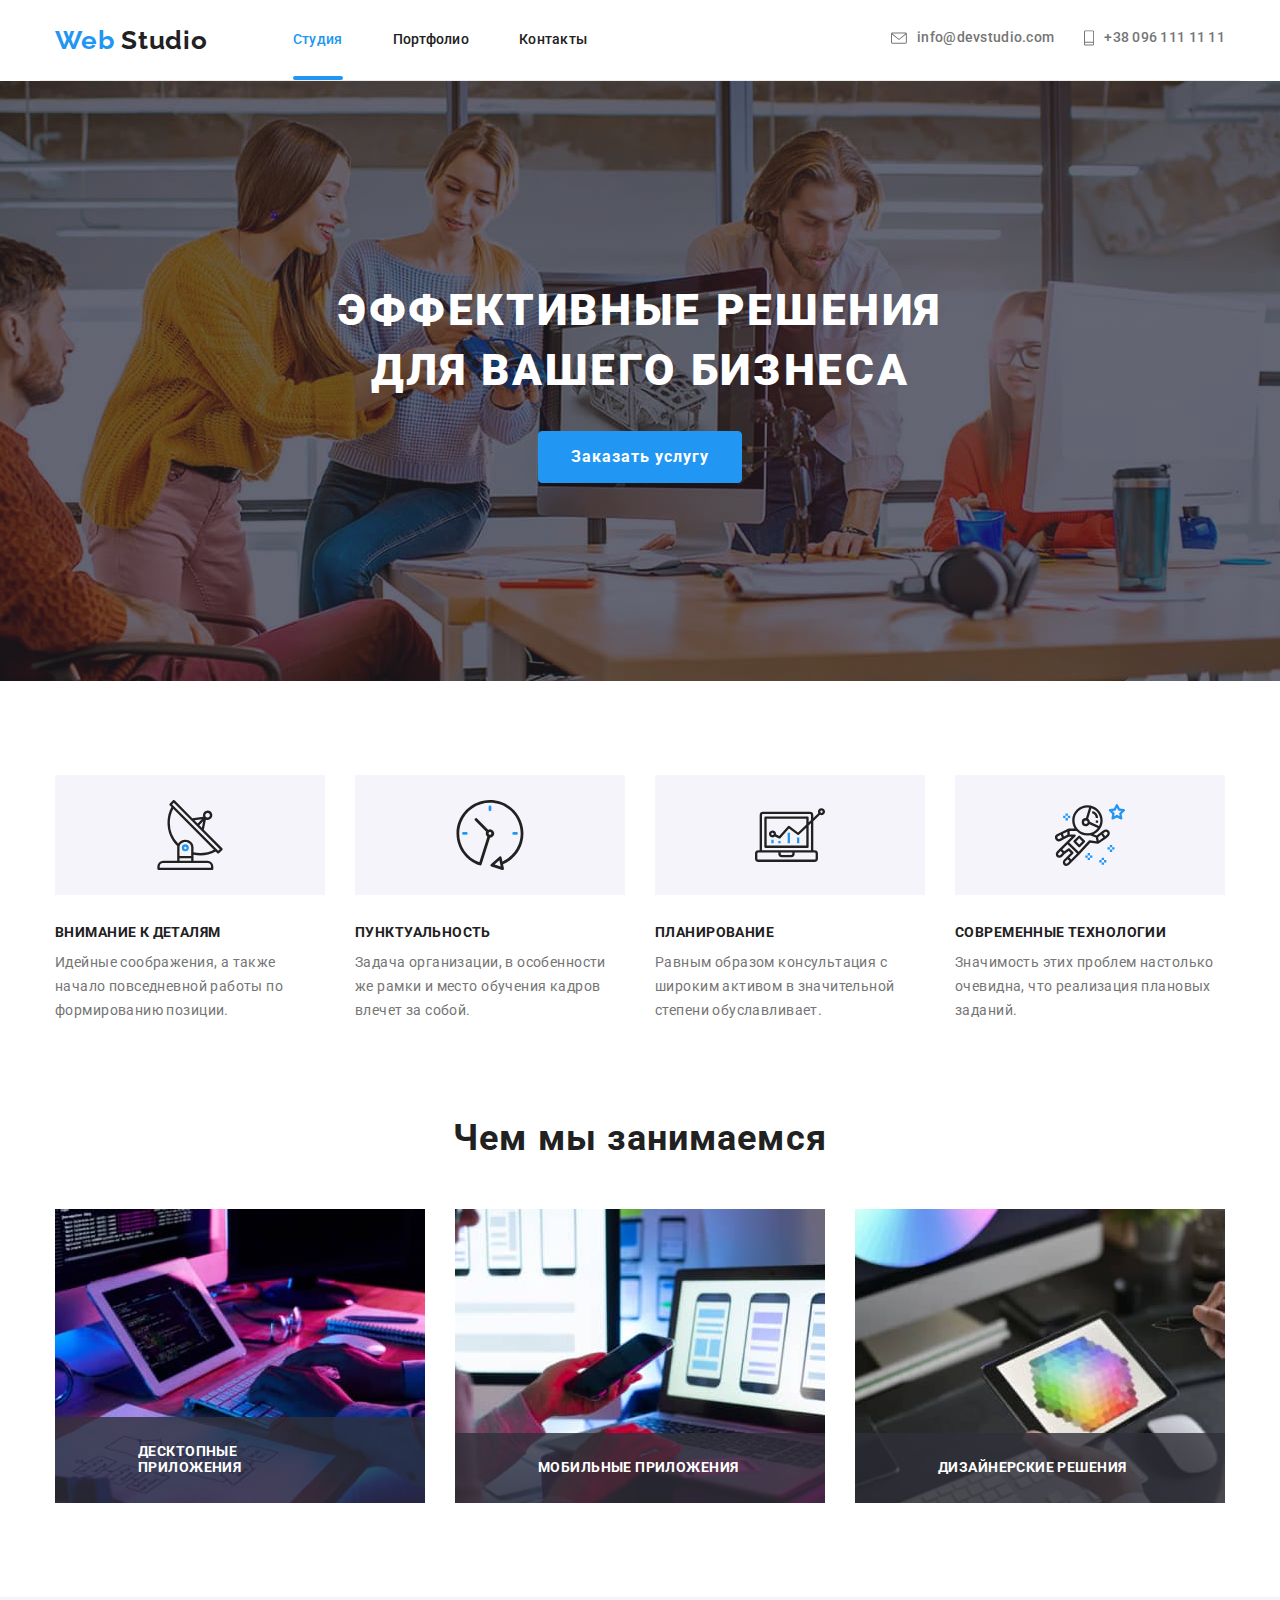
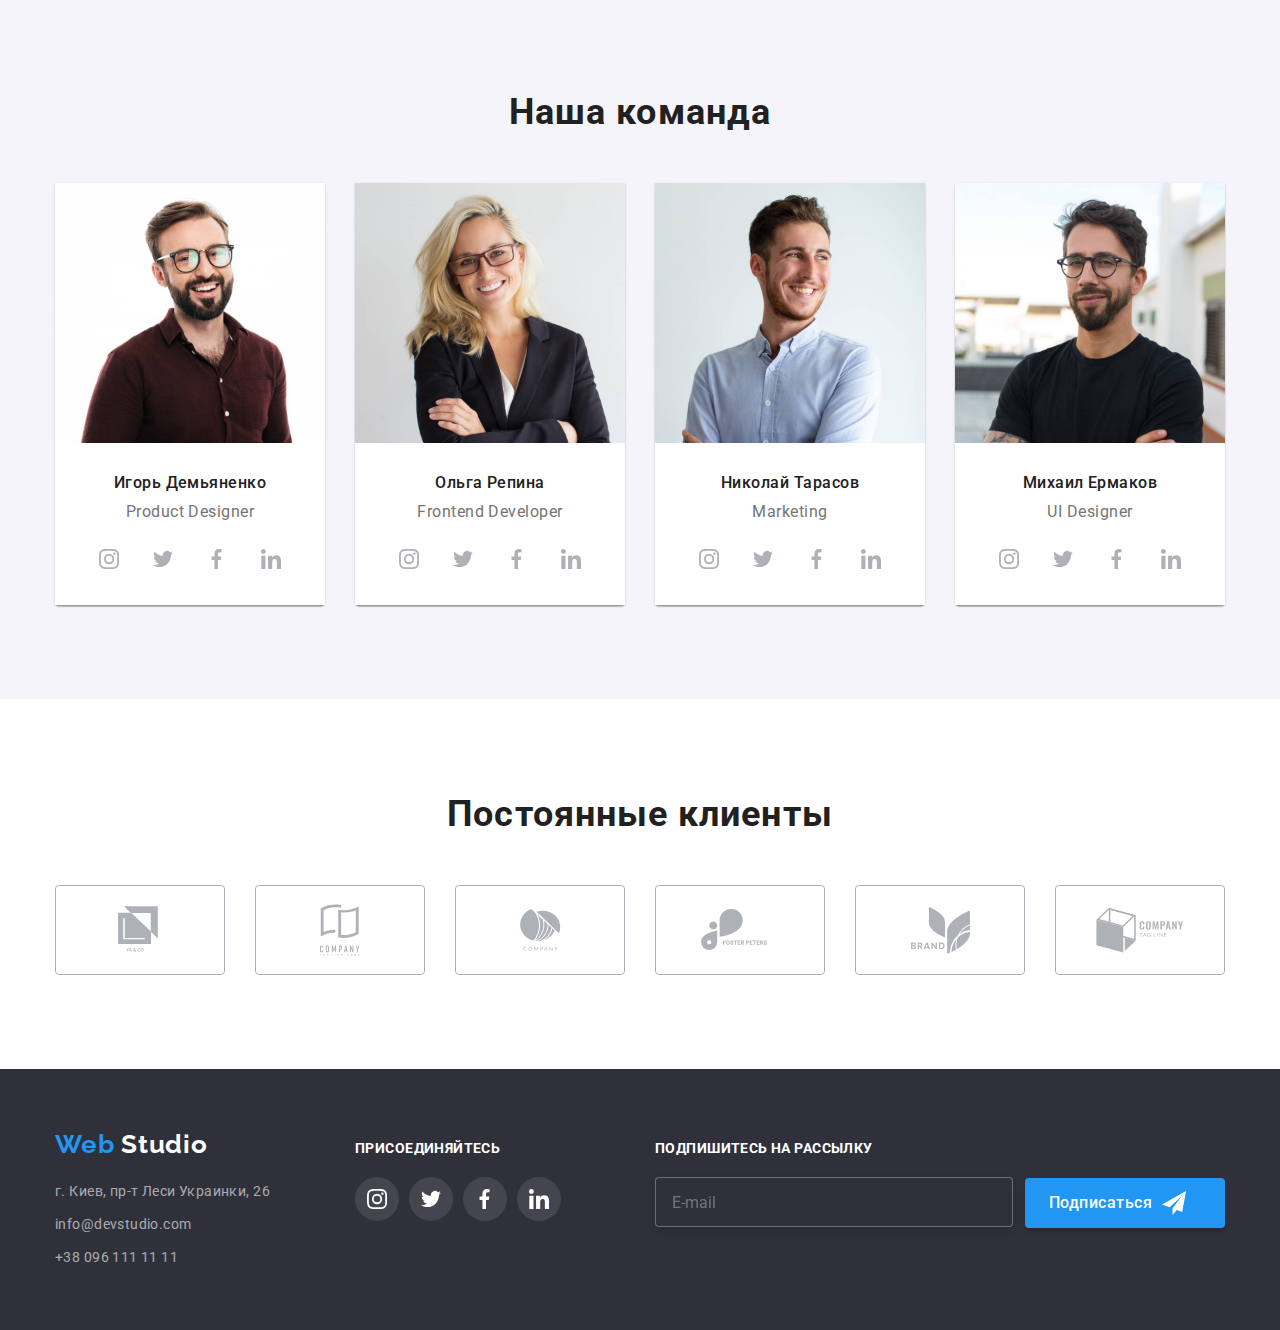
==== commit 659d0d78: "Добавляет контент модального окна" ====
--- a/index.html
+++ b/index.html
@@ -473,13 +473,37 @@
 
       <div class="backdrop is-hidden" data-modal>
         <div class="modal">
-          <a class="clsbtn" href="./index.html" data-modal-close
-            ><img
-              src="./images/closebtn.svg"
-              alt="close"
-              width="11"
-              height="11"
-          /></a>
+          <form class="modal-form" autocomplete="off">
+            <h2 class="modal-text">Оставьте свои данные, мы вам перезвоним</h2>
+            <button class="clsbtn" type="button" data-modal-close>
+              <svg class="close" width="11px" height="11px">
+                <use href="./images/mdlspite.svg#icon-closebtn"></use>
+              </svg>
+            </button>
+            <label class="form-group"
+              >
+            <span class="labelform">Имя</span>
+              <input type="text" name="name" placeholder="" class="form-input"
+            /></label>
+            <label class="form-group"
+              >
+            <span class="labelform">Телефон</span>
+              <input type="tel" name="tel" placeholder="" class="form-input"
+            /></label>
+            <label class="form-group"
+              >
+            <span class="labelform">Почта</span>
+              <input type="email" name="mail" placeholder="" class="form-input"
+            /></label>
+            <label class="comment"
+              
+            <span class="labelcomment">Комментарий</span>
+              <textarea type="text"></textarea>
+            </label>
+            <label class="label-checkbox">
+              <input type="checkbox" name="mdlbox" class="modalcheckbox" />
+            </label>
+          </form>
         </div>
       </div>
     </main>
--- a/css/styles.css
+++ b/css/styles.css
@@ -19,16 +19,13 @@
   background-color: var(--white-color);
   color: var(--primary-text-color);
 }
-
+/*
 button {
   display: inline-block;
   font-family: inherit;
-  border-radius: 4px;
-  padding: 10px 29px;
-  min-width: 200px;
-  text-align: center;
-}
-
+  
+}
+*/
 .main-banner {
   height: 600px;
   max-width: 1600px;
@@ -48,6 +45,8 @@
 }
 
 .btn-main {
+  border-radius: 4px;
+  min-width: 200px;
   padding: 10px 32px;
   font-weight: 700;
   font-size: 16px;
@@ -55,6 +54,7 @@
   letter-spacing: 0.06em;
   color: var(--white-color);
   background-color: var(--accent-color);
+  border: 1px solid var(--accent-color);
 }
 
 .btn-portf {
@@ -71,6 +71,7 @@
   border-radius: 4px;
   border-color: transparent;
   width: 200px;
+  height: 50px;
   box-shadow: 0px 4px 4px rgba(0, 0, 0, 0.15);
 }
 
@@ -296,6 +297,7 @@
   letter-spacing: 0.02em;
   color: var(--secondary-text-color);
   text-decoration: none;
+  transition: color 250ms cubic-bezier(0.4, 0, 0.2, 1);
 }
 .site-nav .link:hover,
 .site-nav .link:focus,
@@ -446,7 +448,8 @@
   border-radius: 4px;
   border: 1px solid #afb1b8;
   color: #afb1b8;
-  transition: color 250ms cubic-bezier(0.4, 0, 0.2, 1);
+  transition: color 250ms cubic-bezier(0.4, 0, 0.2, 1),
+    border-color 250ms cubic-bezier(0.4, 0, 0.2, 1);
 }
 .client-items {
   fill: currentColor;
@@ -483,13 +486,14 @@
   width: calc((100% - 60px) / 3);
   border: 1px solid rgb(238, 238, 238);
 }
-.portfolio-list .item:hover,
-.portfolio-list .item:focus {
+.portfolio-list .potf-item-link:hover,
+.portfolio-list .potf-item-link:focus {
   box-shadow: 0px 1px 1px rgba(0, 0, 0, 0.12), 0px 4px 4px rgba(0, 0, 0, 0.06),
     1px 4px 6px rgba(0, 0, 0, 0.16);
 }
 
 .portfolio-list img {
+  display: block;
   width: 100%;
 }
 .portfolio-list .item:not(:nth-child(3n)) {
@@ -500,9 +504,6 @@
   margin-bottom: 30px;
 }
 
-.portfolio-list img {
-  display: block;
-}
 .portfolio-list .thumb-portf {
   position: relative;
   overflow: hidden;
@@ -523,7 +524,8 @@
   transition: transform 250ms cubic-bezier(0.4, 0, 0.2, 1);
 }
 
-.potf-item:hover .text-portf {
+.potf-item-link:hover .text-portf,
+.potf-item-link:focus .text-portf {
   transform: translateY(0);
 }
 
@@ -601,7 +603,13 @@
 }
 .input-f {
   width: 358px;
+  height: 50px;
   margin-right: 12px;
+  padding-left: 16px;
+  border: 1px solid rgba(255, 255, 255, 0.3);
+  background-color: #2f303a;
+  filter: drop-shadow(0px 4px 4px rgba(0, 0, 0, 0.15));
+  border-radius: 4px;
 }
 .foot-p {
   text-transform: uppercase;
@@ -648,8 +656,6 @@
 
   width: 100%;
   height: 100%;
-  margin-right: auto;
-  margin-left: auto;
 
   background-color: rgba(0, 0, 0, 0.2);
 }
@@ -663,11 +669,14 @@
   position: absolute;
   top: 50%;
   left: 50%;
+  padding: 40px;
   transform: translate(-50%, -50%) scale(1);
+  width: 100%;
+  max-width: 528px;
+  min-height: 581px;
+  background: #ffffff;
+
   transition: transform 250ms cubic-bezier(0.4, 0, 0.2, 1);
-  width: 528px;
-  height: 581px;
-  background: #ffffff;
   box-shadow: 0px 1px 3px rgba(0, 0, 0, 0.12), 0px 1px 1px rgba(0, 0, 0, 0.14),
     0px 2px 1px rgba(0, 0, 0, 0.2);
   border-radius: 4px;
@@ -677,20 +686,80 @@
   transform: translate(-50%, -50%) scale(1.2);
 }
 
+.close {
+  width: 11px;
+  height: 11px;
+  padding: 9px 9px 10px 10px;
+}
+
 .clsbtn {
   display: flex;
   align-items: center;
   justify-content: center;
-  width: 30px;
-  height: 30px;
+
   position: absolute;
   top: 8px;
   right: 8px;
+
   padding: 0;
+  width: 30px;
+  height: 30px;
+
   border-radius: 50%;
   border: 1px solid rgba(0, 0, 0, 0.1);
+  background-color: var(--white-color);
   color: var(--accent-color);
-  background-color: var(--white-color);
-
   cursor: pointer;
 }
+
+/*
+.clsbtn {
+  position: absolute;
+  display: inline-block;
+  top: 8px;
+  right: 8px;
+
+  background: #ffffff;
+  width: 30px;
+  height: 30px;
+  border-radius: 50%;
+  border: 1px solid rgba(0, 0, 0, 0.1);
+}
+*/
+.modal-text {
+  padding: 0px;
+  padding-bottom: 30px;
+  font-size: 20px;
+  margin: 0;
+}
+.modal-form {
+  width: 448px;
+}
+
+.modal-form label {
+  font-weight: 400;
+  font-size: 12px;
+  line-height: 1.16;
+  letter-spacing: 0.01em;
+  color: var(--secondary-text-color);
+}
+
+.form-group {
+  position: relative;
+
+  display: flex;
+  flex-direction: column-reverse;
+  margin-bottom: 28px;
+}
+.form-input {
+  padding: 12px 12px 12px 42px;
+  outline-color: var(--secondary-text-color);
+  border: 1px solid rgba(33, 33, 33, 0.2);
+  border-radius: 4px;
+  cursor: pointer;
+}
+.labelform {
+  position: absolute;
+  bottom: 44px;
+  transition: ;
+}
